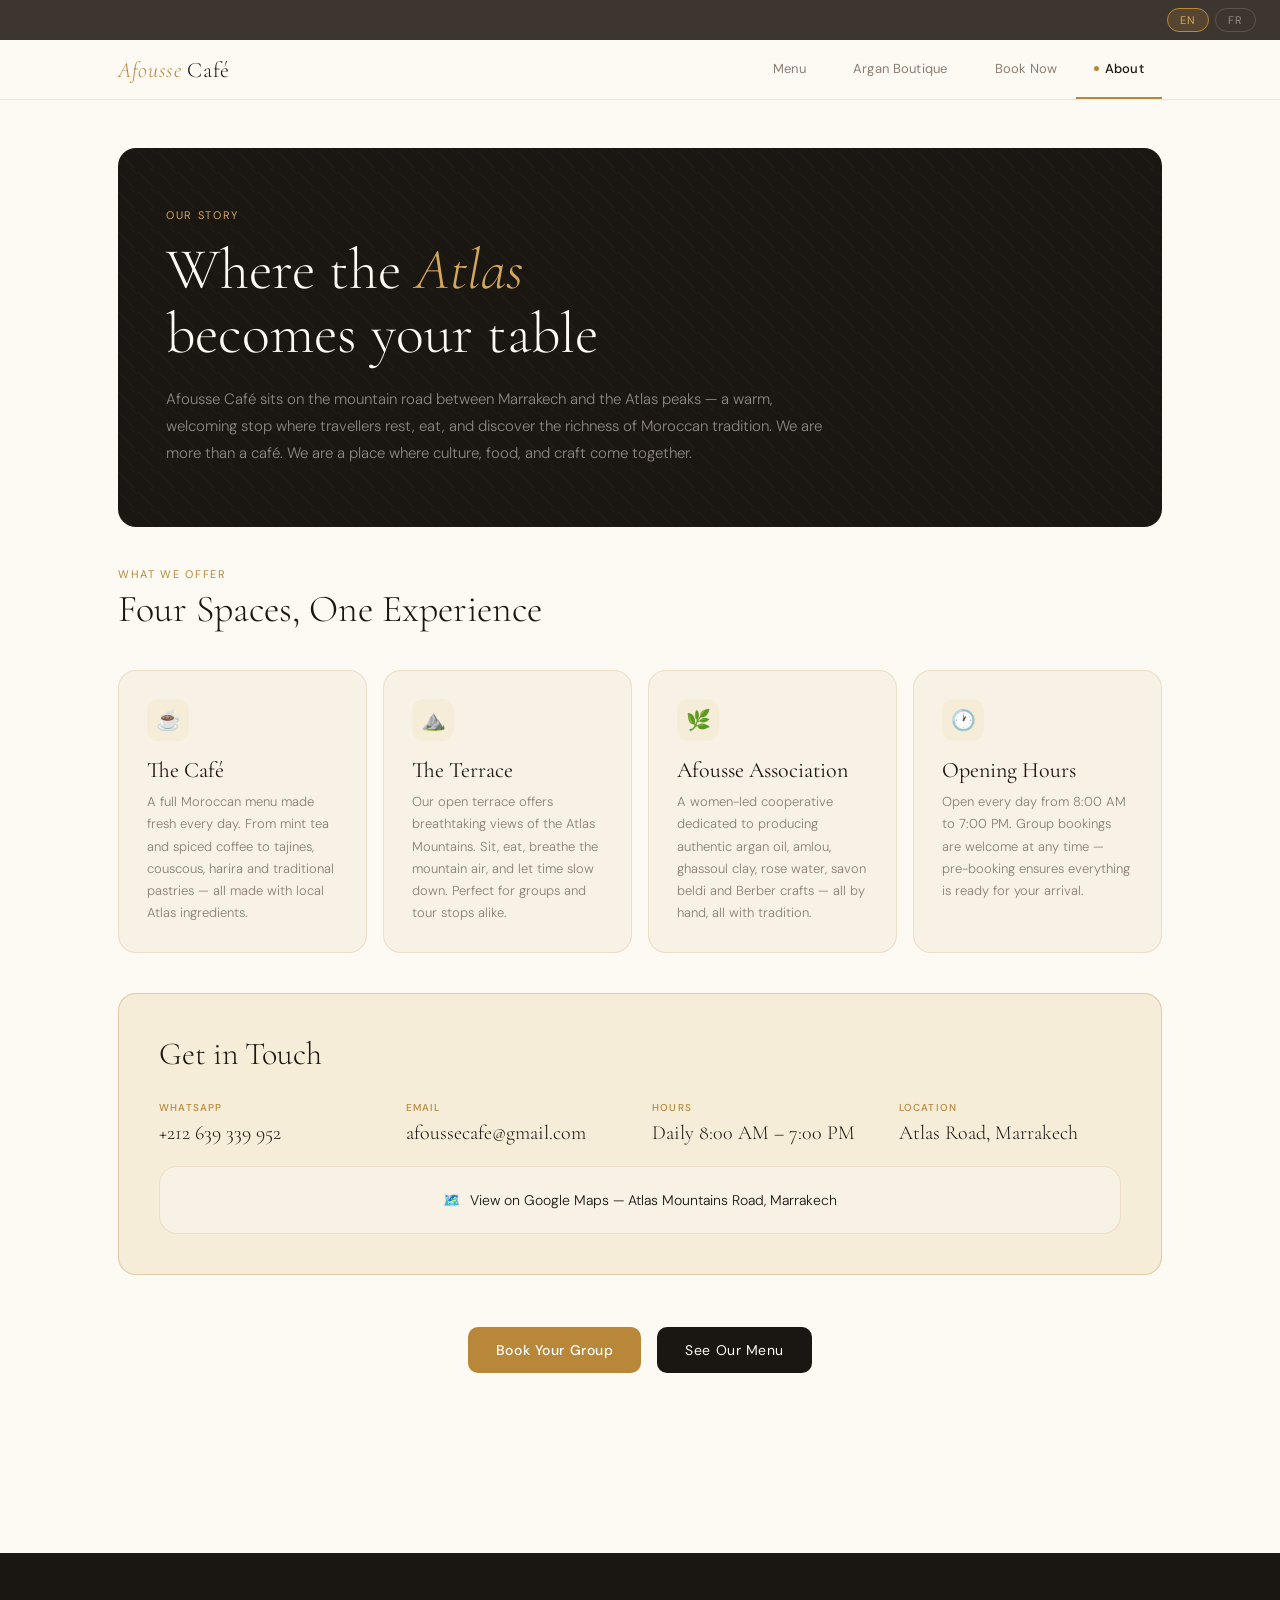
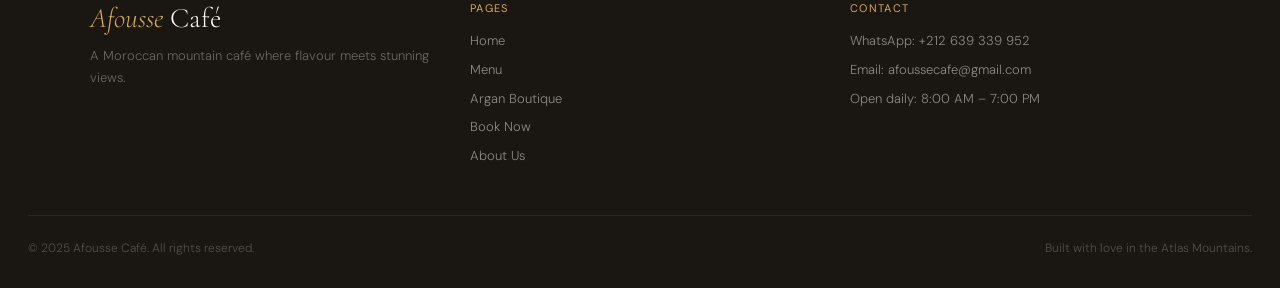
==== about.html @ c1b6a632 "Initial commit - Afousse Café website" ====
<!DOCTYPE html>
<html lang="en">
<head>
  <meta charset="UTF-8">
  <meta name="viewport" content="width=device-width, initial-scale=1.0">
  <title>About — Afousse Café</title>
  <meta name="description" content="Learn about Afousse Café — a roadside stop in the Atlas Mountains near Marrakech, home to authentic Moroccan food and the Afousse women's cooperative.">
  <link rel="stylesheet" href="css/style.css">
  <style>
    .about-hero {
      background: var(--ink);
      border-radius: var(--r2);
      padding: 60px 48px;
      margin-bottom: 40px;
      position: relative;
      overflow: hidden;
    }
    .about-hero-pat {
      position: absolute; inset: 0; opacity: 0.04;
      background-image: repeating-linear-gradient(45deg, var(--gold) 0, var(--gold) 1px, transparent 0, transparent 40%);
      background-size: 20px 20px;
    }
    .about-hero-content { position: relative; max-width: 680px; }
    .about-hero-eyebrow {
      font-size: 11px; letter-spacing: 0.15em; text-transform: uppercase;
      color: var(--gold2); margin-bottom: 16px; font-weight: 400;
    }
    .about-hero h1 {
      font-family: 'Cormorant Garamond', serif;
      font-size: clamp(36px, 6vw, 58px); font-weight: 300;
      color: var(--cream); line-height: 1.1; margin-bottom: 20px;
    }
    .about-hero h1 em { color: var(--gold2); font-style: italic; }
    .about-hero p { font-size: 15px; color: rgba(253,250,243,0.5); line-height: 1.8; }

    .pillars { display: grid; grid-template-columns: repeat(auto-fill, minmax(220px, 1fr)); gap: 16px; margin-bottom: 40px; }
    .pillar-card {
      background: var(--cream2); border: 1px solid var(--border);
      border-radius: var(--r2); padding: 28px;
      transition: all .2s;
    }
    .pillar-card:hover { border-color: var(--border2); transform: translateY(-2px); }
    .pillar-icon {
      width: 42px; height: 42px; background: var(--gold-pale);
      border-radius: 12px; display: flex; align-items: center;
      justify-content: center; font-size: 20px; margin-bottom: 16px;
    }
    .pillar-card h3 {
      font-family: 'Cormorant Garamond', serif;
      font-size: 22px; font-weight: 400; color: var(--ink); margin-bottom: 8px;
    }
    .pillar-card p { font-size: 13px; color: var(--muted); line-height: 1.7; }

    .contact-section {
      background: var(--gold-pale);
      border: 1px solid var(--border2);
      border-radius: var(--r2);
      padding: 40px;
      margin-bottom: 32px;
    }
    .contact-section h2 {
      font-family: 'Cormorant Garamond', serif;
      font-size: 32px; font-weight: 300; color: var(--ink);
      margin-bottom: 28px;
    }
    .contact-grid { display: grid; grid-template-columns: repeat(auto-fill, minmax(200px, 1fr)); gap: 24px; }
    .contact-item {}
    .contact-lbl { font-size: 10px; letter-spacing: 0.12em; text-transform: uppercase; color: var(--gold); margin-bottom: 6px; font-weight: 500; }
    .contact-val { font-family: 'Cormorant Garamond', serif; font-size: 20px; color: var(--ink); line-height: 1.3; }

    .map-link {
      display: flex; align-items: center; justify-content: center; gap: 10px;
      background: var(--cream2); border: 1px solid var(--border);
      border-radius: var(--r2); padding: 24px;
      color: var(--ink); text-decoration: none; font-size: 14px;
      transition: all .2s; margin-top: 20px;
    }
    .map-link:hover { border-color: var(--gold); color: var(--gold); }

    @media (max-width: 600px) {
      .about-hero { padding: 36px 24px; }
    }
  </style>
</head>
<body>

<div class="toast-wrap"><div class="toast" id="toast"></div></div>

<div class="lang-bar">
  <button class="lang-btn active" data-lang="en" onclick="setLang('en')">EN</button>
  <button class="lang-btn" data-lang="fr" onclick="setLang('fr')">FR</button>
</div>

<nav class="navbar">
  <div class="nav-inner">
    <a class="nav-logo" href="index.html"><em>Afousse</em> Café</a>
    <div class="nav-links">
      <a class="nav-link" href="menu.html"><span class="nav-dot"></span><span id="nav-menu">Menu</span></a>
      <a class="nav-link" href="argan.html"><span class="nav-dot"></span><span id="nav-argan">Argan Boutique</span></a>
      <a class="nav-link" href="booking.html"><span class="nav-dot"></span><span id="nav-book">Book Now</span></a>
      <a class="nav-link active" href="about.html"><span class="nav-dot"></span><span id="nav-about">About</span></a>
    </div>
  </div>
</nav>

<div class="main">

  <!-- HERO -->
  <div class="about-hero">
    <div class="about-hero-pat"></div>
    <div class="about-hero-content">
      <div class="about-hero-eyebrow en">Our Story</div>
      <div class="about-hero-eyebrow fr" style="display:none">Notre Histoire</div>
      <h1 class="en">Where the <em>Atlas</em><br>becomes your table</h1>
      <h1 class="fr" style="display:none">Là où l'<em>Atlas</em><br>devient votre table</h1>
      <p class="en">Afousse Café sits on the mountain road between Marrakech and the Atlas peaks — a warm, welcoming stop where travellers rest, eat, and discover the richness of Moroccan tradition. We are more than a café. We are a place where culture, food, and craft come together.</p>
      <p class="fr" style="display:none">Afousse Café est situé sur la route de montagne entre Marrakech et les sommets de l'Atlas — un arrêt chaleureux où les voyageurs se reposent, mangent et découvrent la richesse de la tradition marocaine. Nous sommes plus qu'un café. Nous sommes un lieu où culture, cuisine et artisanat se rejoignent.</p>
    </div>
  </div>

  <!-- PILLARS -->
  <div class="sec-head">
    <div class="sec-eyebrow en">What we offer</div>
    <div class="sec-eyebrow fr" style="display:none">Ce que nous offrons</div>
    <h2 class="en">Four Spaces, One Experience</h2>
    <h2 class="fr" style="display:none">Quatre Espaces, Une Expérience</h2>
  </div>

  <div class="pillars">
    <div class="pillar-card">
      <div class="pillar-icon">☕</div>
      <h3 class="en">The Café</h3>
      <h3 class="fr" style="display:none">Le Café</h3>
      <p class="en">A full Moroccan menu made fresh every day. From mint tea and spiced coffee to tajines, couscous, harira and traditional pastries — all made with local Atlas ingredients.</p>
      <p class="fr" style="display:none">Un menu marocain complet préparé frais chaque jour. Du thé à la menthe au café épicé, en passant par les tajines, couscous, harira et pâtisseries — préparés avec des ingrédients locaux de l'Atlas.</p>
    </div>
    <div class="pillar-card">
      <div class="pillar-icon">⛰️</div>
      <h3 class="en">The Terrace</h3>
      <h3 class="fr" style="display:none">La Terrasse</h3>
      <p class="en">Our open terrace offers breathtaking views of the Atlas Mountains. Sit, eat, breathe the mountain air, and let time slow down. Perfect for groups and tour stops alike.</p>
      <p class="fr" style="display:none">Notre terrasse offre des vues époustouflantes sur les montagnes de l'Atlas. Asseyez-vous, mangez, respirez l'air de la montagne et laissez le temps ralentir.</p>
    </div>
    <div class="pillar-card">
      <div class="pillar-icon">🌿</div>
      <h3 class="en">Afousse Association</h3>
      <h3 class="fr" style="display:none">Association Afousse</h3>
      <p class="en">A women-led cooperative dedicated to producing authentic argan oil, amlou, ghassoul clay, rose water, savon beldi and Berber crafts — all by hand, all with tradition.</p>
      <p class="fr" style="display:none">Une coopérative féminine dédiée à la production d'huile d'argan authentique, d'amlou, d'argile ghassoul, d'eau de rose, de savon beldi et d'artisanat berbère — à la main, dans la tradition.</p>
    </div>
    <div class="pillar-card">
      <div class="pillar-icon">🕐</div>
      <h3 class="en">Opening Hours</h3>
      <h3 class="fr" style="display:none">Horaires</h3>
      <p class="en">Open every day from 8:00 AM to 7:00 PM. Group bookings are welcome at any time — pre-booking ensures everything is ready for your arrival.</p>
      <p class="fr" style="display:none">Ouvert tous les jours de 8h00 à 19h00. Les réservations de groupe sont les bienvenues à tout moment — la pré-réservation garantit que tout est prêt à votre arrivée.</p>
    </div>
  </div>

  <!-- CONTACT -->
  <div class="contact-section">
    <h2 class="en">Get in Touch</h2>
    <h2 class="fr" style="display:none">Nous Contacter</h2>
    <div class="contact-grid">
      <div class="contact-item">
        <div class="contact-lbl">WhatsApp</div>
        <div class="contact-val">+212 639 339 952</div>
      </div>
      <div class="contact-item">
        <div class="contact-lbl">Email</div>
        <div class="contact-val">afoussecafe@gmail.com</div>
      </div>
      <div class="contact-item">
        <div class="contact-lbl en">Hours</div>
        <div class="contact-lbl fr" style="display:none">Horaires</div>
        <div class="contact-val en">Daily 8:00 AM – 7:00 PM</div>
        <div class="contact-val fr" style="display:none">8h00 – 19h00 tous les jours</div>
      </div>
      <div class="contact-item">
        <div class="contact-lbl en">Location</div>
        <div class="contact-lbl fr" style="display:none">Localisation</div>
        <div class="contact-val en">Atlas Road, Marrakech</div>
        <div class="contact-val fr" style="display:none">Route de l'Atlas, Marrakech</div>
      </div>
    </div>
    <a class="map-link" href="https://maps.google.com/?q=Atlas+Mountains+Road+Marrakech+Morocco" target="_blank">
      🗺️
      <span class="en">View on Google Maps — Atlas Mountains Road, Marrakech</span>
      <span class="fr" style="display:none">Voir sur Google Maps — Route de l'Atlas, Marrakech</span>
    </a>
  </div>

  <!-- CTA -->
  <div style="text-align:center;padding:20px 0">
    <a class="btn-gold" href="booking.html" style="display:inline-flex;margin-right:12px">
      <span class="en">Book Your Group</span>
      <span class="fr" style="display:none">Réserver votre Groupe</span>
    </a>
    <a class="btn-primary" href="menu.html" style="display:inline-flex">
      <span class="en">See Our Menu</span>
      <span class="fr" style="display:none">Voir notre Menu</span>
    </a>
  </div>

</div>

<footer>
  <div class="footer-inner">
    <div>
      <div class="footer-logo"><em>Afousse</em> Café</div>
      <div class="footer-tagline en">A Moroccan mountain café where flavour meets stunning views.</div>
      <div class="footer-tagline fr" style="display:none">Un café marocain de montagne où saveurs et vues se rencontrent.</div>
    </div>
    <div class="footer-col">
      <h4 class="en">Pages</h4><h4 class="fr" style="display:none">Pages</h4>
      <a href="index.html" class="en">Home</a><a href="index.html" class="fr" style="display:none">Accueil</a>
      <a href="menu.html">Menu</a>
      <a href="argan.html" class="en">Argan Boutique</a><a href="argan.html" class="fr" style="display:none">Boutique Argan</a>
      <a href="booking.html" class="en">Book Now</a><a href="booking.html" class="fr" style="display:none">Réserver</a>
      <a href="about.html" class="en">About Us</a><a href="about.html" class="fr" style="display:none">À Propos</a>
    </div>
    <div class="footer-col">
      <h4 class="en">Contact</h4><h4 class="fr" style="display:none">Contact</h4>
      <p>WhatsApp: +212 639 339 952</p>
      <p>Email: afoussecafe@gmail.com</p>
      <p id="footer-hours">Open daily: 8:00 AM – 7:00 PM</p>
    </div>
  </div>
  <div class="footer-bottom">
    <span id="footer-rights">© 2025 Afousse Café. All rights reserved.</span>
    <span id="footer-built">Built with love in the Atlas Mountains.</span>
  </div>
</footer>

<script src="js/app.js"></script>
</body>
</html>
---- css/style.css ----
/* ─── AFOUSSE CAFÉ — Global Styles ─── */
@import url('https://fonts.googleapis.com/css2?family=Cormorant+Garamond:ital,wght@0,300;0,400;0,600;1,300;1,400&family=DM+Sans:wght@300;400;500&display=swap');

*, *::before, *::after { box-sizing: border-box; margin: 0; padding: 0; }

:root {
  --ink: #1A1612;
  --ink2: #3D3530;
  --muted: #8C7E74;
  --gold: #B8873A;
  --gold2: #D4A85A;
  --gold-pale: #F5EDD8;
  --cream: #FDFAF3;
  --cream2: #F7F1E6;
  --cream3: #EDE3D0;
  --green: #2D5A3D;
  --green2: #4A7C5F;
  --border: rgba(184,135,58,0.18);
  --border2: rgba(184,135,58,0.35);
  --r: 10px;
  --r2: 18px;
}

html { scroll-behavior: smooth; }
body {
  font-family: 'DM Sans', sans-serif;
  background: var(--cream);
  color: var(--ink);
  min-height: 100vh;
  overflow-x: hidden;
  font-weight: 300;
}

/* ── LANG BAR ── */
.lang-bar {
  background: var(--ink2);
  display: flex;
  justify-content: flex-end;
  align-items: center;
  padding: 8px 24px;
  gap: 6px;
}
.lang-btn {
  background: transparent;
  border: 1px solid rgba(253,250,243,0.15);
  color: rgba(253,250,243,0.45);
  font-family: 'DM Sans', sans-serif;
  font-size: 11px;
  letter-spacing: 0.08em;
  padding: 4px 12px;
  border-radius: 100px;
  cursor: pointer;
  transition: all .2s;
}
.lang-btn.active {
  background: rgba(184,135,58,0.2);
  border-color: var(--gold);
  color: var(--gold2);
}

/* ── NAVBAR ── */
.navbar {
  background: var(--cream);
  border-bottom: 1px solid var(--border);
  position: sticky;
  top: 0;
  z-index: 100;
}
.nav-inner {
  max-width: 1100px;
  margin: 0 auto;
  display: flex;
  align-items: center;
  justify-content: space-between;
  padding: 0 28px;
}
.nav-logo {
  font-family: 'Cormorant Garamond', serif;
  font-size: 22px;
  font-weight: 300;
  color: var(--ink);
  text-decoration: none;
  letter-spacing: 0.03em;
  padding: 16px 0;
  white-space: nowrap;
}
.nav-logo em { color: var(--gold); font-style: italic; }
.nav-links {
  display: flex;
  gap: 0;
  overflow-x: auto;
  scrollbar-width: none;
}
.nav-links::-webkit-scrollbar { display: none; }
.nav-link {
  display: flex;
  align-items: center;
  gap: 6px;
  padding: 20px 18px;
  font-size: 13px;
  font-weight: 400;
  color: var(--muted);
  border-bottom: 2px solid transparent;
  text-decoration: none;
  white-space: nowrap;
  transition: all .2s;
  letter-spacing: 0.02em;
}
.nav-link:hover { color: var(--gold); }
.nav-link.active { color: var(--ink); border-bottom-color: var(--gold); font-weight: 500; }
.nav-dot { width: 5px; height: 5px; border-radius: 50%; background: var(--gold); opacity: 0; transition: opacity .2s; }
.nav-link.active .nav-dot { opacity: 1; }

/* ── FOOTER ── */
footer {
  background: var(--ink);
  color: rgba(253,250,243,0.55);
  padding: 48px 28px 32px;
  margin-top: 80px;
}
.footer-inner {
  max-width: 1100px;
  margin: 0 auto;
  display: grid;
  grid-template-columns: 1fr 1fr 1fr;
  gap: 40px;
  margin-bottom: 40px;
}
.footer-logo {
  font-family: 'Cormorant Garamond', serif;
  font-size: 28px;
  font-weight: 300;
  color: var(--cream);
  margin-bottom: 10px;
}
.footer-logo em { color: var(--gold2); font-style: italic; }
.footer-tagline { font-size: 13px; color: rgba(253,250,243,0.35); line-height: 1.7; }
.footer-col h4 {
  font-size: 11px;
  letter-spacing: 0.12em;
  text-transform: uppercase;
  color: var(--gold2);
  margin-bottom: 16px;
  font-weight: 400;
}
.footer-col a, .footer-col p {
  display: block;
  font-size: 13px;
  color: rgba(253,250,243,0.5);
  text-decoration: none;
  margin-bottom: 8px;
  transition: color .2s;
  line-height: 1.6;
}
.footer-col a:hover { color: var(--gold2); }
.footer-bottom {
  border-top: 1px solid rgba(253,250,243,0.07);
  padding-top: 24px;
  display: flex;
  justify-content: space-between;
  align-items: center;
  flex-wrap: wrap;
  gap: 12px;
  font-size: 12px;
  color: rgba(253,250,243,0.25);
}

/* ── MAIN WRAPPER ── */
.main { max-width: 1100px; margin: 0 auto; padding: 48px 28px 80px; }

/* ── SECTION HEADER ── */
.sec-eyebrow {
  font-size: 11px;
  letter-spacing: 0.15em;
  text-transform: uppercase;
  color: var(--gold);
  font-weight: 400;
  margin-bottom: 8px;
}
.sec-head { margin-bottom: 40px; }
.sec-head h2 {
  font-family: 'Cormorant Garamond', serif;
  font-size: 38px;
  font-weight: 300;
  color: var(--ink);
  line-height: 1.1;
}
.sec-head p { font-size: 14px; color: var(--muted); margin-top: 8px; max-width: 500px; line-height: 1.7; }

/* ── CATEGORY DIVIDER ── */
.cat-block { margin-bottom: 44px; }
.cat-label { display: flex; align-items: center; gap: 14px; margin-bottom: 18px; }
.cat-label-text {
  font-size: 11px;
  letter-spacing: 0.14em;
  text-transform: uppercase;
  color: var(--gold);
  font-weight: 500;
  white-space: nowrap;
}
.cat-label-line { flex: 1; height: 1px; background: var(--border); }

/* ── MENU GRID ── */
.menu-grid { display: grid; grid-template-columns: repeat(auto-fill, minmax(190px, 1fr)); gap: 14px; }
.menu-card {
  background: var(--cream2);
  border: 1px solid var(--border);
  border-radius: var(--r2);
  padding: 20px 18px;
  cursor: pointer;
  transition: all .22s;
  position: relative;
  user-select: none;
}
.menu-card:hover {
  border-color: var(--gold);
  background: var(--cream);
  transform: translateY(-3px);
  box-shadow: 0 12px 32px rgba(26,22,18,0.08);
}
.menu-card.selected { border-color: var(--gold); background: #FDF8EE; box-shadow: 0 0 0 1px var(--gold); }
.check-mark {
  position: absolute; top: 14px; right: 14px;
  width: 22px; height: 22px;
  background: var(--gold); border-radius: 50%;
  display: none; align-items: center; justify-content: center;
}
.menu-card.selected .check-mark { display: flex; }
.check-mark svg { width: 11px; height: 11px; stroke: white; fill: none; stroke-width: 2.5; }
.card-emoji { font-size: 30px; margin-bottom: 12px; display: block; line-height: 1; }
.card-name { font-size: 14px; font-weight: 500; color: var(--ink); margin-bottom: 4px; line-height: 1.3; }
.card-desc { font-size: 12px; color: var(--muted); line-height: 1.55; }
.card-price { font-family: 'Cormorant Garamond', serif; font-size: 16px; color: var(--gold); font-weight: 400; margin-top: 10px; }
.qty-row { display: flex; align-items: center; gap: 10px; margin-top: 12px; }
.qty-btn {
  width: 28px; height: 28px; border-radius: 50%;
  border: 1px solid var(--border2); background: transparent;
  cursor: pointer; font-size: 16px;
  display: flex; align-items: center; justify-content: center;
  color: var(--gold); font-family: inherit; line-height: 1; transition: all .15s;
}
.qty-btn:hover { background: var(--gold); color: white; border-color: var(--gold); }
.qty-val { font-size: 15px; font-weight: 500; min-width: 24px; text-align: center; color: var(--ink); }

/* ── BUTTONS ── */
.btn-primary {
  display: inline-flex; align-items: center; justify-content: center; gap: 10px;
  padding: 14px 28px; border-radius: var(--r);
  background: var(--ink); color: var(--cream); border: none;
  font-family: 'DM Sans', sans-serif; font-size: 14px; font-weight: 400;
  cursor: pointer; transition: all .2s; text-decoration: none; letter-spacing: 0.04em;
}
.btn-primary:hover { background: var(--gold); }
.btn-gold {
  display: inline-flex; align-items: center; justify-content: center; gap: 10px;
  padding: 14px 28px; border-radius: var(--r);
  background: var(--gold); color: white; border: none;
  font-family: 'DM Sans', sans-serif; font-size: 14px; font-weight: 500;
  cursor: pointer; transition: all .2s; text-decoration: none; letter-spacing: 0.04em;
}
.btn-gold:hover { background: var(--ink2); transform: translateY(-1px); }
.btn-wa {
  display: flex; align-items: center; justify-content: center; gap: 10px;
  padding: 15px 20px; border-radius: var(--r);
  background: #25D366; color: white; border: none;
  font-family: 'DM Sans', sans-serif; font-size: 14px; font-weight: 500;
  cursor: pointer; transition: all .2s; text-decoration: none;
}
.btn-wa:hover { background: #1da851; transform: translateY(-1px); }
.btn-em {
  display: flex; align-items: center; justify-content: center; gap: 10px;
  padding: 15px 20px; border-radius: var(--r);
  background: var(--gold); color: white; border: none;
  font-family: 'DM Sans', sans-serif; font-size: 14px; font-weight: 500;
  cursor: pointer; transition: all .2s; text-decoration: none;
}
.btn-em:hover { background: var(--ink2); transform: translateY(-1px); }
.btn-clear {
  background: transparent; border: 1px solid var(--border2); color: var(--muted);
  font-family: 'DM Sans', sans-serif; font-size: 12px; padding: 10px;
  border-radius: var(--r); cursor: pointer; width: 100%; transition: all .2s; letter-spacing: 0.04em;
}
.btn-clear:hover { border-color: var(--gold); color: var(--gold); }
.proceed-btn {
  display: flex; align-items: center; justify-content: center; gap: 10px;
  width: 100%; padding: 16px; border-radius: var(--r);
  background: var(--ink); color: var(--cream); border: none;
  font-family: 'DM Sans', sans-serif; font-size: 14px; font-weight: 400;
  cursor: pointer; transition: all .2s; margin-top: 16px; letter-spacing: 0.04em;
  text-decoration: none;
}
.proceed-btn:hover { background: var(--gold); }

/* ── FORMS ── */
.form-section-title {
  font-family: 'Cormorant Garamond', serif;
  font-size: 22px; font-weight: 300;
  color: var(--ink); margin-bottom: 20px;
  padding-bottom: 14px; border-bottom: 1px solid var(--border);
}
.form-row { display: grid; grid-template-columns: 1fr 1fr; gap: 14px; margin-bottom: 16px; }
.form-group { display: flex; flex-direction: column; gap: 7px; }
.form-group.full { grid-column: 1 / -1; }
label { font-size: 11px; font-weight: 500; color: var(--ink2); letter-spacing: 0.08em; text-transform: uppercase; }
input, select, textarea {
  font-family: 'DM Sans', sans-serif; font-size: 14px; font-weight: 300;
  color: var(--ink); background: var(--cream); border: 1px solid var(--border2);
  border-radius: var(--r); padding: 11px 16px; outline: none; transition: border-color .2s; width: 100%;
}
input:focus, select:focus, textarea:focus { border-color: var(--gold); }
textarea { resize: vertical; min-height: 100px; line-height: 1.6; }

/* ── TOAST ── */
.toast-wrap { position: fixed; bottom: 28px; right: 28px; z-index: 9999; }
.toast {
  background: var(--ink); color: var(--cream);
  padding: 13px 20px; border-radius: var(--r);
  font-size: 13px; font-family: 'DM Sans', sans-serif;
  opacity: 0; transform: translateY(10px); transition: all .3s;
  border-left: 3px solid var(--gold); max-width: 300px; line-height: 1.5;
}
.toast.show { opacity: 1; transform: translateY(0); }

/* ── SUMMARY CARD ── */
.summary-card { background: var(--ink); border-radius: var(--r2); padding: 24px; color: var(--cream); }
.sum-title { font-size: 11px; letter-spacing: 0.12em; text-transform: uppercase; color: var(--gold2); margin-bottom: 18px; font-weight: 400; }
.sum-item {
  display: flex; justify-content: space-between; align-items: center;
  padding: 9px 0; border-bottom: 1px solid rgba(253,250,243,0.07);
  font-size: 13px; color: rgba(253,250,243,0.85);
}
.sum-item:last-child { border-bottom: none; }
.sum-qty { background: rgba(184,135,58,0.2); color: var(--gold2); padding: 2px 9px; border-radius: 100px; font-size: 11px; font-weight: 500; white-space: nowrap; }
.sum-empty { font-size: 13px; color: rgba(253,250,243,0.3); text-align: center; padding: 24px 0; line-height: 1.6; }

/* ── RESPONSIVE ── */
@media (max-width: 768px) {
  .footer-inner { grid-template-columns: 1fr; gap: 28px; }
  .nav-logo { font-size: 18px; }
  .form-row { grid-template-columns: 1fr; }
  .sec-head h2 { font-size: 30px; }
}
@media (max-width: 480px) {
  .main { padding: 32px 16px 60px; }
  .nav-inner { padding: 0 16px; }
}
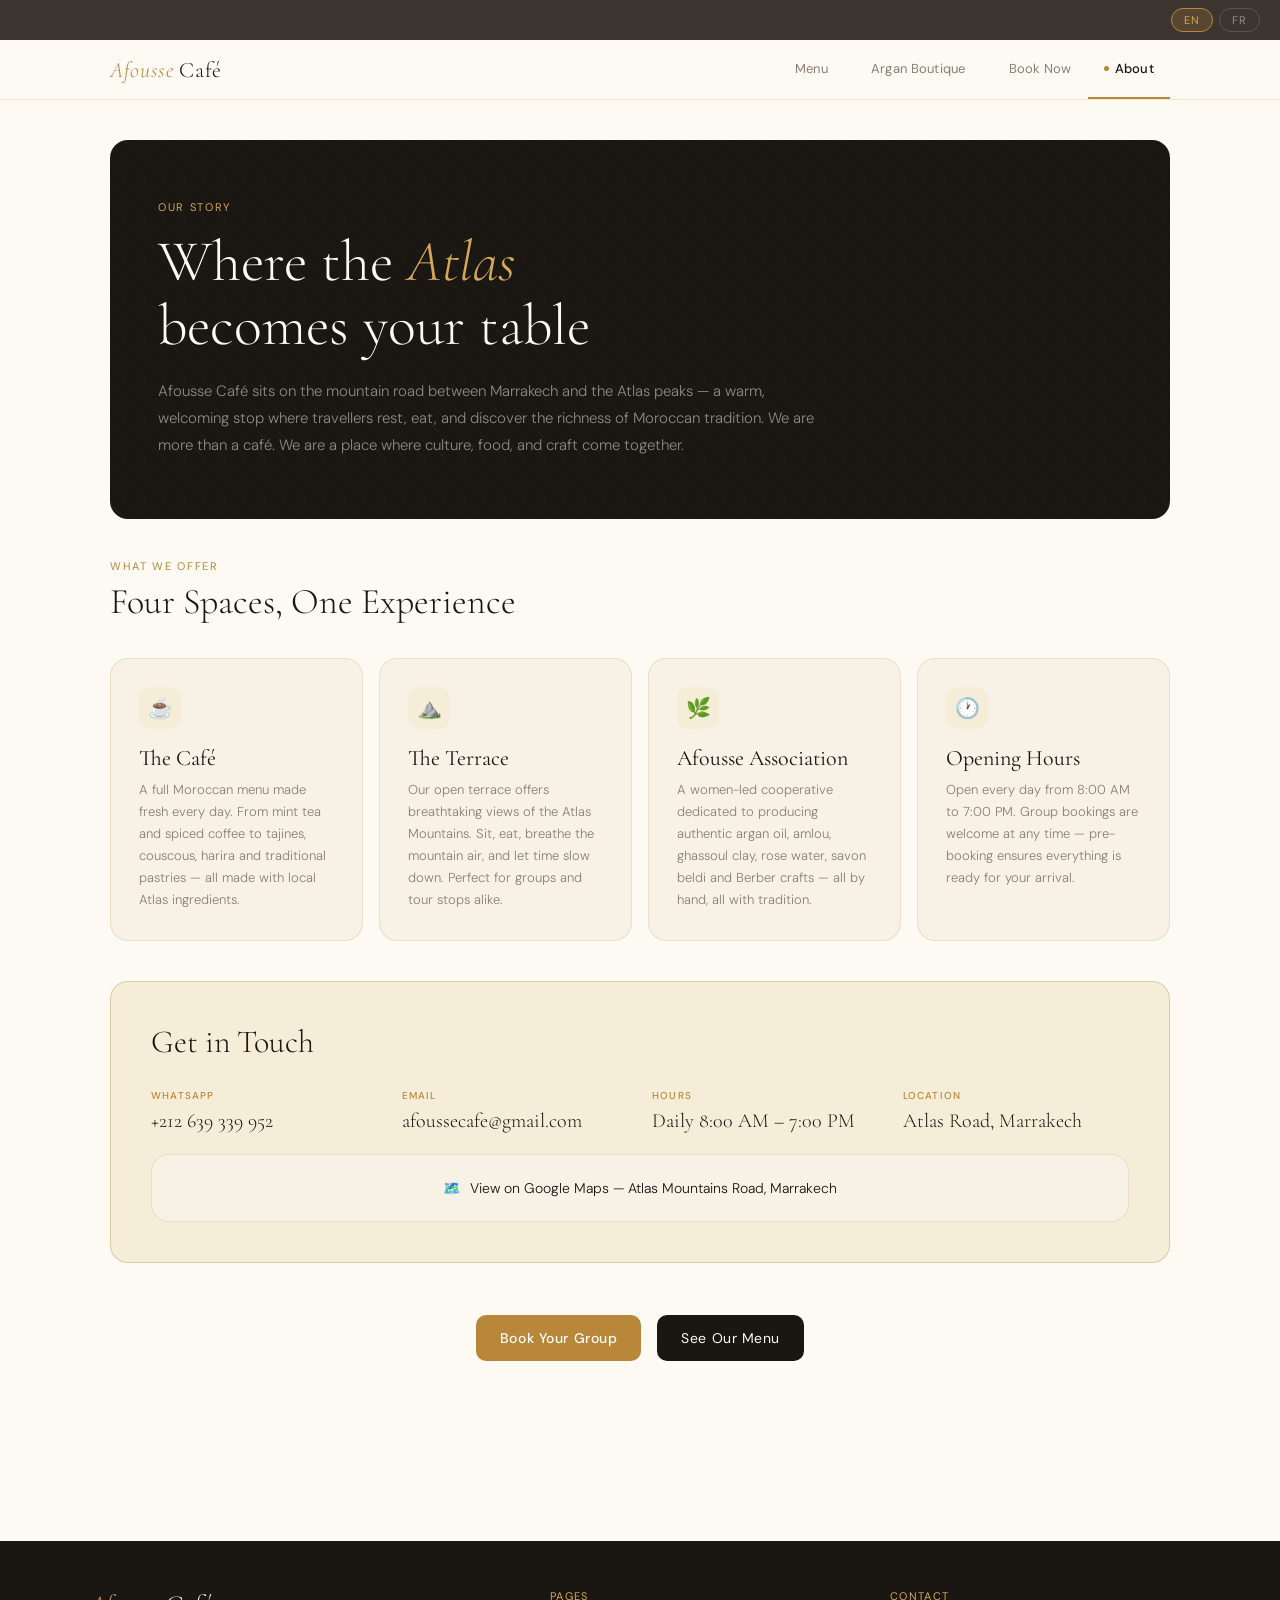
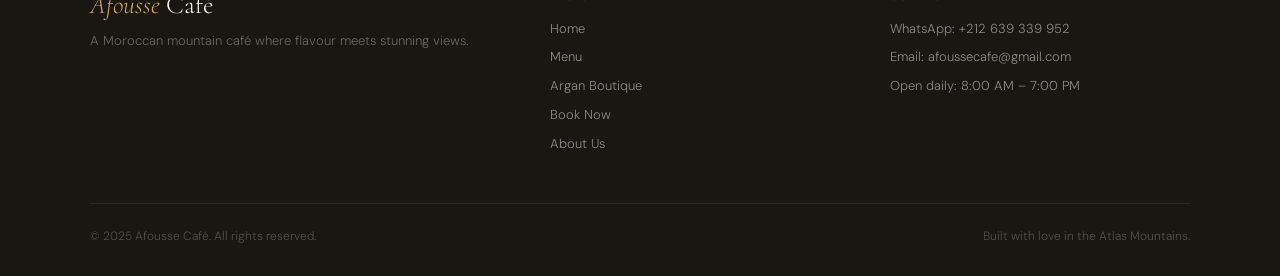
==== commit e75e3b66: "Fix mobile responsiveness and cart persistence" ====
--- a/about.html
+++ b/about.html
@@ -92,9 +92,12 @@
 </div>
 
 <nav class="navbar">
-  <div class="nav-inner">
+  <div class="nav-inner" style="position:relative">
     <a class="nav-logo" href="index.html"><em>Afousse</em> Café</a>
-    <div class="nav-links">
+    <button class="nav-hamburger" onclick="toggleMobileMenu()" aria-label="Menu">
+      <span></span><span></span><span></span>
+    </button>
+    <div class="nav-links" id="nav-links">
       <a class="nav-link" href="menu.html"><span class="nav-dot"></span><span id="nav-menu">Menu</span></a>
       <a class="nav-link" href="argan.html"><span class="nav-dot"></span><span id="nav-argan">Argan Boutique</span></a>
       <a class="nav-link" href="booking.html"><span class="nav-dot"></span><span id="nav-book">Book Now</span></a>
--- a/css/style.css
+++ b/css/style.css
@@ -14,7 +14,6 @@
   --cream2: #F7F1E6;
   --cream3: #EDE3D0;
   --green: #2D5A3D;
-  --green2: #4A7C5F;
   --border: rgba(184,135,58,0.18);
   --border2: rgba(184,135,58,0.35);
   --r: 10px;
@@ -31,13 +30,15 @@
   font-weight: 300;
 }
 
-/* ── LANG BAR ── */
+/* ══════════════════════════════════════
+   LANG BAR
+══════════════════════════════════════ */
 .lang-bar {
   background: var(--ink2);
   display: flex;
   justify-content: flex-end;
   align-items: center;
-  padding: 8px 24px;
+  padding: 8px 20px;
   gap: 6px;
 }
 .lang-btn {
@@ -58,13 +59,15 @@
   color: var(--gold2);
 }
 
-/* ── NAVBAR ── */
+/* ══════════════════════════════════════
+   NAVBAR — with mobile hamburger
+══════════════════════════════════════ */
 .navbar {
   background: var(--cream);
   border-bottom: 1px solid var(--border);
   position: sticky;
   top: 0;
-  z-index: 100;
+  z-index: 200;
 }
 .nav-inner {
   max-width: 1100px;
@@ -72,7 +75,8 @@
   display: flex;
   align-items: center;
   justify-content: space-between;
-  padding: 0 28px;
+  padding: 0 20px;
+  min-height: 58px;
 }
 .nav-logo {
   font-family: 'Cormorant Garamond', serif;
@@ -81,22 +85,42 @@
   color: var(--ink);
   text-decoration: none;
   letter-spacing: 0.03em;
-  padding: 16px 0;
   white-space: nowrap;
+  flex-shrink: 0;
 }
 .nav-logo em { color: var(--gold); font-style: italic; }
-.nav-links {
+
+/* Hamburger button — hidden on desktop */
+.nav-hamburger {
+  display: none;
+  flex-direction: column;
+  justify-content: center;
+  gap: 5px;
+  background: none;
+  border: none;
+  cursor: pointer;
+  padding: 8px;
+  margin-right: -8px;
+}
+.nav-hamburger span {
+  display: block;
+  width: 22px;
+  height: 2px;
+  background: var(--ink);
+  border-radius: 2px;
+  transition: all .3s;
+}
+
+/* Desktop nav links */
+#nav-links {
   display: flex;
   gap: 0;
-  overflow-x: auto;
-  scrollbar-width: none;
-}
-.nav-links::-webkit-scrollbar { display: none; }
+}
 .nav-link {
   display: flex;
   align-items: center;
   gap: 6px;
-  padding: 20px 18px;
+  padding: 20px 16px;
   font-size: 13px;
   font-weight: 400;
   color: var(--muted);
@@ -108,27 +132,44 @@
 }
 .nav-link:hover { color: var(--gold); }
 .nav-link.active { color: var(--ink); border-bottom-color: var(--gold); font-weight: 500; }
-.nav-dot { width: 5px; height: 5px; border-radius: 50%; background: var(--gold); opacity: 0; transition: opacity .2s; }
+.nav-dot { width: 5px; height: 5px; border-radius: 50%; background: var(--gold); opacity: 0; transition: opacity .2s; flex-shrink: 0; }
 .nav-link.active .nav-dot { opacity: 1; }
 
-/* ── FOOTER ── */
+/* Cart badge on nav book link */
+.nav-cart-badge {
+  display: none;
+  background: var(--gold);
+  color: white;
+  font-size: 10px;
+  font-weight: 500;
+  width: 18px;
+  height: 18px;
+  border-radius: 50%;
+  align-items: center;
+  justify-content: center;
+  margin-left: 2px;
+}
+
+/* ══════════════════════════════════════
+   FOOTER
+══════════════════════════════════════ */
 footer {
   background: var(--ink);
   color: rgba(253,250,243,0.55);
-  padding: 48px 28px 32px;
+  padding: 48px 20px 32px;
   margin-top: 80px;
 }
 .footer-inner {
   max-width: 1100px;
   margin: 0 auto;
   display: grid;
-  grid-template-columns: 1fr 1fr 1fr;
+  grid-template-columns: 1.4fr 1fr 1fr;
   gap: 40px;
   margin-bottom: 40px;
 }
 .footer-logo {
   font-family: 'Cormorant Garamond', serif;
-  font-size: 28px;
+  font-size: 26px;
   font-weight: 300;
   color: var(--cream);
   margin-bottom: 10px;
@@ -160,15 +201,21 @@
   justify-content: space-between;
   align-items: center;
   flex-wrap: wrap;
-  gap: 12px;
+  gap: 10px;
   font-size: 12px;
   color: rgba(253,250,243,0.25);
-}
-
-/* ── MAIN WRAPPER ── */
-.main { max-width: 1100px; margin: 0 auto; padding: 48px 28px 80px; }
-
-/* ── SECTION HEADER ── */
+  max-width: 1100px;
+  margin: 0 auto;
+}
+
+/* ══════════════════════════════════════
+   MAIN WRAPPER
+══════════════════════════════════════ */
+.main { max-width: 1100px; margin: 0 auto; padding: 40px 20px 80px; }
+
+/* ══════════════════════════════════════
+   SECTION HEADERS
+══════════════════════════════════════ */
 .sec-eyebrow {
   font-size: 11px;
   letter-spacing: 0.15em;
@@ -177,19 +224,21 @@
   font-weight: 400;
   margin-bottom: 8px;
 }
-.sec-head { margin-bottom: 40px; }
+.sec-head { margin-bottom: 36px; }
 .sec-head h2 {
   font-family: 'Cormorant Garamond', serif;
-  font-size: 38px;
+  font-size: 36px;
   font-weight: 300;
   color: var(--ink);
-  line-height: 1.1;
+  line-height: 1.15;
 }
 .sec-head p { font-size: 14px; color: var(--muted); margin-top: 8px; max-width: 500px; line-height: 1.7; }
 
-/* ── CATEGORY DIVIDER ── */
-.cat-block { margin-bottom: 44px; }
-.cat-label { display: flex; align-items: center; gap: 14px; margin-bottom: 18px; }
+/* ══════════════════════════════════════
+   CATEGORY DIVIDERS
+══════════════════════════════════════ */
+.cat-block { margin-bottom: 40px; }
+.cat-label { display: flex; align-items: center; gap: 14px; margin-bottom: 16px; }
 .cat-label-text {
   font-size: 11px;
   letter-spacing: 0.14em;
@@ -200,147 +249,362 @@
 }
 .cat-label-line { flex: 1; height: 1px; background: var(--border); }
 
-/* ── MENU GRID ── */
-.menu-grid { display: grid; grid-template-columns: repeat(auto-fill, minmax(190px, 1fr)); gap: 14px; }
+/* ══════════════════════════════════════
+   MENU CARDS
+══════════════════════════════════════ */
+.menu-grid {
+  display: grid;
+  grid-template-columns: repeat(auto-fill, minmax(180px, 1fr));
+  gap: 12px;
+}
 .menu-card {
   background: var(--cream2);
   border: 1px solid var(--border);
   border-radius: var(--r2);
-  padding: 20px 18px;
+  padding: 18px 16px;
   cursor: pointer;
   transition: all .22s;
   position: relative;
   user-select: none;
-}
-.menu-card:hover {
+  -webkit-tap-highlight-color: transparent;
+}
+.menu-card:hover, .menu-card:active {
   border-color: var(--gold);
   background: var(--cream);
-  transform: translateY(-3px);
-  box-shadow: 0 12px 32px rgba(26,22,18,0.08);
-}
-.menu-card.selected { border-color: var(--gold); background: #FDF8EE; box-shadow: 0 0 0 1px var(--gold); }
+  transform: translateY(-2px);
+  box-shadow: 0 8px 24px rgba(26,22,18,0.08);
+}
+.menu-card.selected {
+  border-color: var(--gold);
+  background: #FDF8EE;
+  box-shadow: 0 0 0 1px var(--gold);
+}
 .check-mark {
-  position: absolute; top: 14px; right: 14px;
+  position: absolute;
+  top: 12px; right: 12px;
   width: 22px; height: 22px;
-  background: var(--gold); border-radius: 50%;
-  display: none; align-items: center; justify-content: center;
+  background: var(--gold);
+  border-radius: 50%;
+  display: none;
+  align-items: center;
+  justify-content: center;
 }
 .menu-card.selected .check-mark { display: flex; }
 .check-mark svg { width: 11px; height: 11px; stroke: white; fill: none; stroke-width: 2.5; }
-.card-emoji { font-size: 30px; margin-bottom: 12px; display: block; line-height: 1; }
+.card-emoji { font-size: 28px; margin-bottom: 10px; display: block; line-height: 1; }
 .card-name { font-size: 14px; font-weight: 500; color: var(--ink); margin-bottom: 4px; line-height: 1.3; }
 .card-desc { font-size: 12px; color: var(--muted); line-height: 1.55; }
-.card-price { font-family: 'Cormorant Garamond', serif; font-size: 16px; color: var(--gold); font-weight: 400; margin-top: 10px; }
-.qty-row { display: flex; align-items: center; gap: 10px; margin-top: 12px; }
+.card-price {
+  font-family: 'Cormorant Garamond', serif;
+  font-size: 16px;
+  color: var(--gold);
+  font-weight: 400;
+  margin-top: 10px;
+}
+.qty-row {
+  display: flex;
+  align-items: center;
+  gap: 10px;
+  margin-top: 12px;
+}
 .qty-btn {
-  width: 28px; height: 28px; border-radius: 50%;
-  border: 1px solid var(--border2); background: transparent;
-  cursor: pointer; font-size: 16px;
-  display: flex; align-items: center; justify-content: center;
-  color: var(--gold); font-family: inherit; line-height: 1; transition: all .15s;
-}
-.qty-btn:hover { background: var(--gold); color: white; border-color: var(--gold); }
+  width: 30px; height: 30px;
+  border-radius: 50%;
+  border: 1px solid var(--border2);
+  background: transparent;
+  cursor: pointer;
+  font-size: 18px;
+  display: flex;
+  align-items: center;
+  justify-content: center;
+  color: var(--gold);
+  font-family: inherit;
+  line-height: 1;
+  transition: all .15s;
+  -webkit-tap-highlight-color: transparent;
+  touch-action: manipulation;
+}
+.qty-btn:hover, .qty-btn:active { background: var(--gold); color: white; border-color: var(--gold); }
 .qty-val { font-size: 15px; font-weight: 500; min-width: 24px; text-align: center; color: var(--ink); }
 
-/* ── BUTTONS ── */
+/* ══════════════════════════════════════
+   BUTTONS
+══════════════════════════════════════ */
 .btn-primary {
   display: inline-flex; align-items: center; justify-content: center; gap: 10px;
-  padding: 14px 28px; border-radius: var(--r);
+  padding: 14px 24px; border-radius: var(--r);
   background: var(--ink); color: var(--cream); border: none;
   font-family: 'DM Sans', sans-serif; font-size: 14px; font-weight: 400;
   cursor: pointer; transition: all .2s; text-decoration: none; letter-spacing: 0.04em;
+  touch-action: manipulation;
 }
 .btn-primary:hover { background: var(--gold); }
+
 .btn-gold {
   display: inline-flex; align-items: center; justify-content: center; gap: 10px;
-  padding: 14px 28px; border-radius: var(--r);
+  padding: 14px 24px; border-radius: var(--r);
   background: var(--gold); color: white; border: none;
   font-family: 'DM Sans', sans-serif; font-size: 14px; font-weight: 500;
   cursor: pointer; transition: all .2s; text-decoration: none; letter-spacing: 0.04em;
-}
-.btn-gold:hover { background: var(--ink2); transform: translateY(-1px); }
+  touch-action: manipulation;
+}
+.btn-gold:hover { background: var(--ink2); }
+
 .btn-wa {
   display: flex; align-items: center; justify-content: center; gap: 10px;
   padding: 15px 20px; border-radius: var(--r);
   background: #25D366; color: white; border: none;
   font-family: 'DM Sans', sans-serif; font-size: 14px; font-weight: 500;
   cursor: pointer; transition: all .2s; text-decoration: none;
-}
-.btn-wa:hover { background: #1da851; transform: translateY(-1px); }
+  touch-action: manipulation;
+}
+.btn-wa:hover { background: #1da851; }
+
 .btn-em {
   display: flex; align-items: center; justify-content: center; gap: 10px;
   padding: 15px 20px; border-radius: var(--r);
   background: var(--gold); color: white; border: none;
   font-family: 'DM Sans', sans-serif; font-size: 14px; font-weight: 500;
   cursor: pointer; transition: all .2s; text-decoration: none;
-}
-.btn-em:hover { background: var(--ink2); transform: translateY(-1px); }
+  touch-action: manipulation;
+}
+.btn-em:hover { background: var(--ink2); }
+
 .btn-clear {
   background: transparent; border: 1px solid var(--border2); color: var(--muted);
   font-family: 'DM Sans', sans-serif; font-size: 12px; padding: 10px;
   border-radius: var(--r); cursor: pointer; width: 100%; transition: all .2s; letter-spacing: 0.04em;
 }
 .btn-clear:hover { border-color: var(--gold); color: var(--gold); }
+
 .proceed-btn {
   display: flex; align-items: center; justify-content: center; gap: 10px;
   width: 100%; padding: 16px; border-radius: var(--r);
   background: var(--ink); color: var(--cream); border: none;
   font-family: 'DM Sans', sans-serif; font-size: 14px; font-weight: 400;
   cursor: pointer; transition: all .2s; margin-top: 16px; letter-spacing: 0.04em;
-  text-decoration: none;
+  text-decoration: none; touch-action: manipulation;
 }
 .proceed-btn:hover { background: var(--gold); }
 
-/* ── FORMS ── */
+/* ══════════════════════════════════════
+   FORMS
+══════════════════════════════════════ */
 .form-section-title {
   font-family: 'Cormorant Garamond', serif;
-  font-size: 22px; font-weight: 300;
-  color: var(--ink); margin-bottom: 20px;
-  padding-bottom: 14px; border-bottom: 1px solid var(--border);
+  font-size: 22px; font-weight: 300; color: var(--ink);
+  margin-bottom: 20px; padding-bottom: 14px;
+  border-bottom: 1px solid var(--border);
 }
 .form-row { display: grid; grid-template-columns: 1fr 1fr; gap: 14px; margin-bottom: 16px; }
 .form-group { display: flex; flex-direction: column; gap: 7px; }
 .form-group.full { grid-column: 1 / -1; }
-label { font-size: 11px; font-weight: 500; color: var(--ink2); letter-spacing: 0.08em; text-transform: uppercase; }
+label {
+  font-size: 11px; font-weight: 500; color: var(--ink2);
+  letter-spacing: 0.08em; text-transform: uppercase;
+}
 input, select, textarea {
-  font-family: 'DM Sans', sans-serif; font-size: 14px; font-weight: 300;
-  color: var(--ink); background: var(--cream); border: 1px solid var(--border2);
-  border-radius: var(--r); padding: 11px 16px; outline: none; transition: border-color .2s; width: 100%;
+  font-family: 'DM Sans', sans-serif; font-size: 16px; /* 16px prevents iOS zoom */
+  font-weight: 300; color: var(--ink);
+  background: var(--cream); border: 1px solid var(--border2);
+  border-radius: var(--r); padding: 12px 16px;
+  outline: none; transition: border-color .2s; width: 100%;
+  -webkit-appearance: none;
 }
 input:focus, select:focus, textarea:focus { border-color: var(--gold); }
-textarea { resize: vertical; min-height: 100px; line-height: 1.6; }
-
-/* ── TOAST ── */
-.toast-wrap { position: fixed; bottom: 28px; right: 28px; z-index: 9999; }
+textarea { resize: vertical; min-height: 90px; line-height: 1.6; }
+
+/* ══════════════════════════════════════
+   TOAST
+══════════════════════════════════════ */
+.toast-wrap { position: fixed; bottom: 20px; right: 16px; z-index: 9999; left: 16px; pointer-events: none; }
 .toast {
   background: var(--ink); color: var(--cream);
-  padding: 13px 20px; border-radius: var(--r);
+  padding: 13px 18px; border-radius: var(--r);
   font-size: 13px; font-family: 'DM Sans', sans-serif;
   opacity: 0; transform: translateY(10px); transition: all .3s;
-  border-left: 3px solid var(--gold); max-width: 300px; line-height: 1.5;
+  border-left: 3px solid var(--gold); line-height: 1.5;
+  display: inline-block; max-width: 340px;
 }
 .toast.show { opacity: 1; transform: translateY(0); }
 
-/* ── SUMMARY CARD ── */
-.summary-card { background: var(--ink); border-radius: var(--r2); padding: 24px; color: var(--cream); }
-.sum-title { font-size: 11px; letter-spacing: 0.12em; text-transform: uppercase; color: var(--gold2); margin-bottom: 18px; font-weight: 400; }
+/* ══════════════════════════════════════
+   SUMMARY CARD (booking sidebar)
+══════════════════════════════════════ */
+.summary-card { background: var(--ink); border-radius: var(--r2); padding: 22px; color: var(--cream); }
+.sum-title {
+  font-size: 11px; letter-spacing: 0.12em; text-transform: uppercase;
+  color: var(--gold2); margin-bottom: 16px; font-weight: 400;
+}
 .sum-item {
   display: flex; justify-content: space-between; align-items: center;
   padding: 9px 0; border-bottom: 1px solid rgba(253,250,243,0.07);
   font-size: 13px; color: rgba(253,250,243,0.85);
+  gap: 8px;
 }
 .sum-item:last-child { border-bottom: none; }
-.sum-qty { background: rgba(184,135,58,0.2); color: var(--gold2); padding: 2px 9px; border-radius: 100px; font-size: 11px; font-weight: 500; white-space: nowrap; }
+.sum-item > span:first-child { flex: 1; min-width: 0; word-break: break-word; }
+.sum-qty {
+  background: rgba(184,135,58,0.2); color: var(--gold2);
+  padding: 2px 9px; border-radius: 100px; font-size: 11px;
+  font-weight: 500; white-space: nowrap; flex-shrink: 0;
+}
 .sum-empty { font-size: 13px; color: rgba(253,250,243,0.3); text-align: center; padding: 24px 0; line-height: 1.6; }
 
-/* ── RESPONSIVE ── */
-@media (max-width: 768px) {
-  .footer-inner { grid-template-columns: 1fr; gap: 28px; }
+/* ══════════════════════════════════════
+   FLOATING CART BUTTON (mobile)
+══════════════════════════════════════ */
+.floating-cart {
+  display: none;
+  position: fixed;
+  bottom: 24px;
+  right: 20px;
+  z-index: 500;
+  background: var(--gold);
+  color: white;
+  border: none;
+  border-radius: 100px;
+  padding: 13px 20px;
+  font-family: 'DM Sans', sans-serif;
+  font-size: 13px;
+  font-weight: 500;
+  cursor: pointer;
+  box-shadow: 0 4px 20px rgba(184,135,58,0.4);
+  align-items: center;
+  gap: 8px;
+  text-decoration: none;
+  transition: all .2s;
+}
+#cart-badge {
+  background: white;
+  color: var(--gold);
+  width: 20px;
+  height: 20px;
+  border-radius: 50%;
+  font-size: 11px;
+  font-weight: 700;
+  display: none;
+  align-items: center;
+  justify-content: center;
+}
+
+/* ══════════════════════════════════════
+   RESPONSIVE — TABLET (max 900px)
+══════════════════════════════════════ */
+@media (max-width: 900px) {
+  .footer-inner { grid-template-columns: 1fr 1fr; gap: 28px; }
+  .menu-grid { grid-template-columns: repeat(auto-fill, minmax(160px, 1fr)); }
+}
+
+/* ══════════════════════════════════════
+   RESPONSIVE — MOBILE (max 640px)
+══════════════════════════════════════ */
+@media (max-width: 640px) {
+  /* Nav becomes hamburger */
+  .nav-hamburger { display: flex; }
+  #nav-links {
+    display: none;
+    flex-direction: column;
+    position: absolute;
+    top: 100%;
+    left: 0; right: 0;
+    background: var(--cream);
+    border-bottom: 2px solid var(--gold);
+    box-shadow: 0 8px 24px rgba(26,22,18,0.12);
+    z-index: 300;
+  }
+  #nav-links.open { display: flex; }
+  .nav-link {
+    padding: 16px 20px;
+    border-bottom: 1px solid var(--border);
+    border-left: 3px solid transparent;
+    font-size: 15px;
+  }
+  .nav-link.active { border-left-color: var(--gold); border-bottom-color: var(--border); }
+  .navbar { position: sticky; top: 0; }
+
+  /* Floating cart button on menu/argan pages */
+  .floating-cart { display: flex; }
+
+  /* Main content */
+  .main { padding: 28px 14px 100px; } /* extra bottom for floating cart */
+  .sec-head h2 { font-size: 28px; }
+  .sec-head p { font-size: 13px; }
+
+  /* Menu grid — 2 columns on mobile */
+  .menu-grid { grid-template-columns: 1fr 1fr; gap: 10px; }
+  .menu-card { padding: 14px 12px; }
+  .card-emoji { font-size: 24px; margin-bottom: 8px; }
+  .card-name { font-size: 13px; }
+  .card-desc { font-size: 11px; }
+  .card-price { font-size: 14px; }
+
+  /* Forms */
+  .form-row { grid-template-columns: 1fr; }
+  .booking-form-card { padding: 20px 16px; }
+
+  /* Booking layout — stack sidebar below form */
+  .booking-layout { grid-template-columns: 1fr !important; }
+  .sidebar { position: static !important; }
+
+  /* Footer */
+  .footer-inner { grid-template-columns: 1fr; gap: 24px; }
+  .footer-bottom { flex-direction: column; align-items: flex-start; gap: 6px; }
+  footer { margin-top: 40px; }
+
+  /* Buttons */
+  .cta-btns { flex-direction: column; align-items: stretch; }
+  .btn-primary, .btn-gold { width: 100%; justify-content: center; }
+  .send-section .btn-wa, .send-section .btn-em { padding: 16px; }
+
+  /* Hero adjustments (index page) */
+  .hero { min-height: auto; padding: 60px 20px 48px; }
+  .hero h1 { font-size: 52px !important; }
+  .hero-stats { flex-wrap: wrap; gap: 20px !important; justify-content: center; }
+  .hero-ctas { flex-direction: column; align-items: stretch; }
+  .hero-ctas a, .hero-ctas button { text-align: center; }
+
+  /* Features strip */
+  .features-inner { grid-template-columns: 1fr 1fr !important; gap: 10px; }
+  .feature-item { padding: 12px; gap: 10px; }
+  .feature-icon { font-size: 20px; }
+  .feature-title { font-size: 13px; }
+  .feature-desc { font-size: 11px; }
+
+  /* About grid */
+  .about-grid { grid-template-columns: 1fr !important; gap: 24px; }
+  .about-visual { padding: 28px 20px; }
+  .about-quote { font-size: 20px; }
+
+  /* Pillars (about page) */
+  .pillars { grid-template-columns: 1fr !important; }
+
+  /* Contact strip (about page) */
+  .contact-strip { flex-direction: column; gap: 16px; }
+  .contact-strip > div[style*="width:1px"] { display: none; }
+
+  /* Argan banner */
+  .argan-banner { padding: 24px 20px; }
+  .argan-banner h2 { font-size: 24px !important; }
+
+  /* Info grid (about) */
+  .info-grid { grid-template-columns: 1fr !important; }
+
+  /* Shortcut bar (booking) */
+  .shortcut-bar { flex-wrap: wrap; }
+
+  /* How-it-works card */
+  .how-card { padding: 18px; }
+
+  /* Toast positioning */
+  .toast-wrap { bottom: 90px; }
+}
+
+/* ══════════════════════════════════════
+   RESPONSIVE — SMALL MOBILE (max 380px)
+══════════════════════════════════════ */
+@media (max-width: 380px) {
+  .menu-grid { grid-template-columns: 1fr; }
+  .hero h1 { font-size: 42px !important; }
   .nav-logo { font-size: 18px; }
-  .form-row { grid-template-columns: 1fr; }
-  .sec-head h2 { font-size: 30px; }
-}
-@media (max-width: 480px) {
-  .main { padding: 32px 16px 60px; }
-  .nav-inner { padding: 0 16px; }
-}
+}
